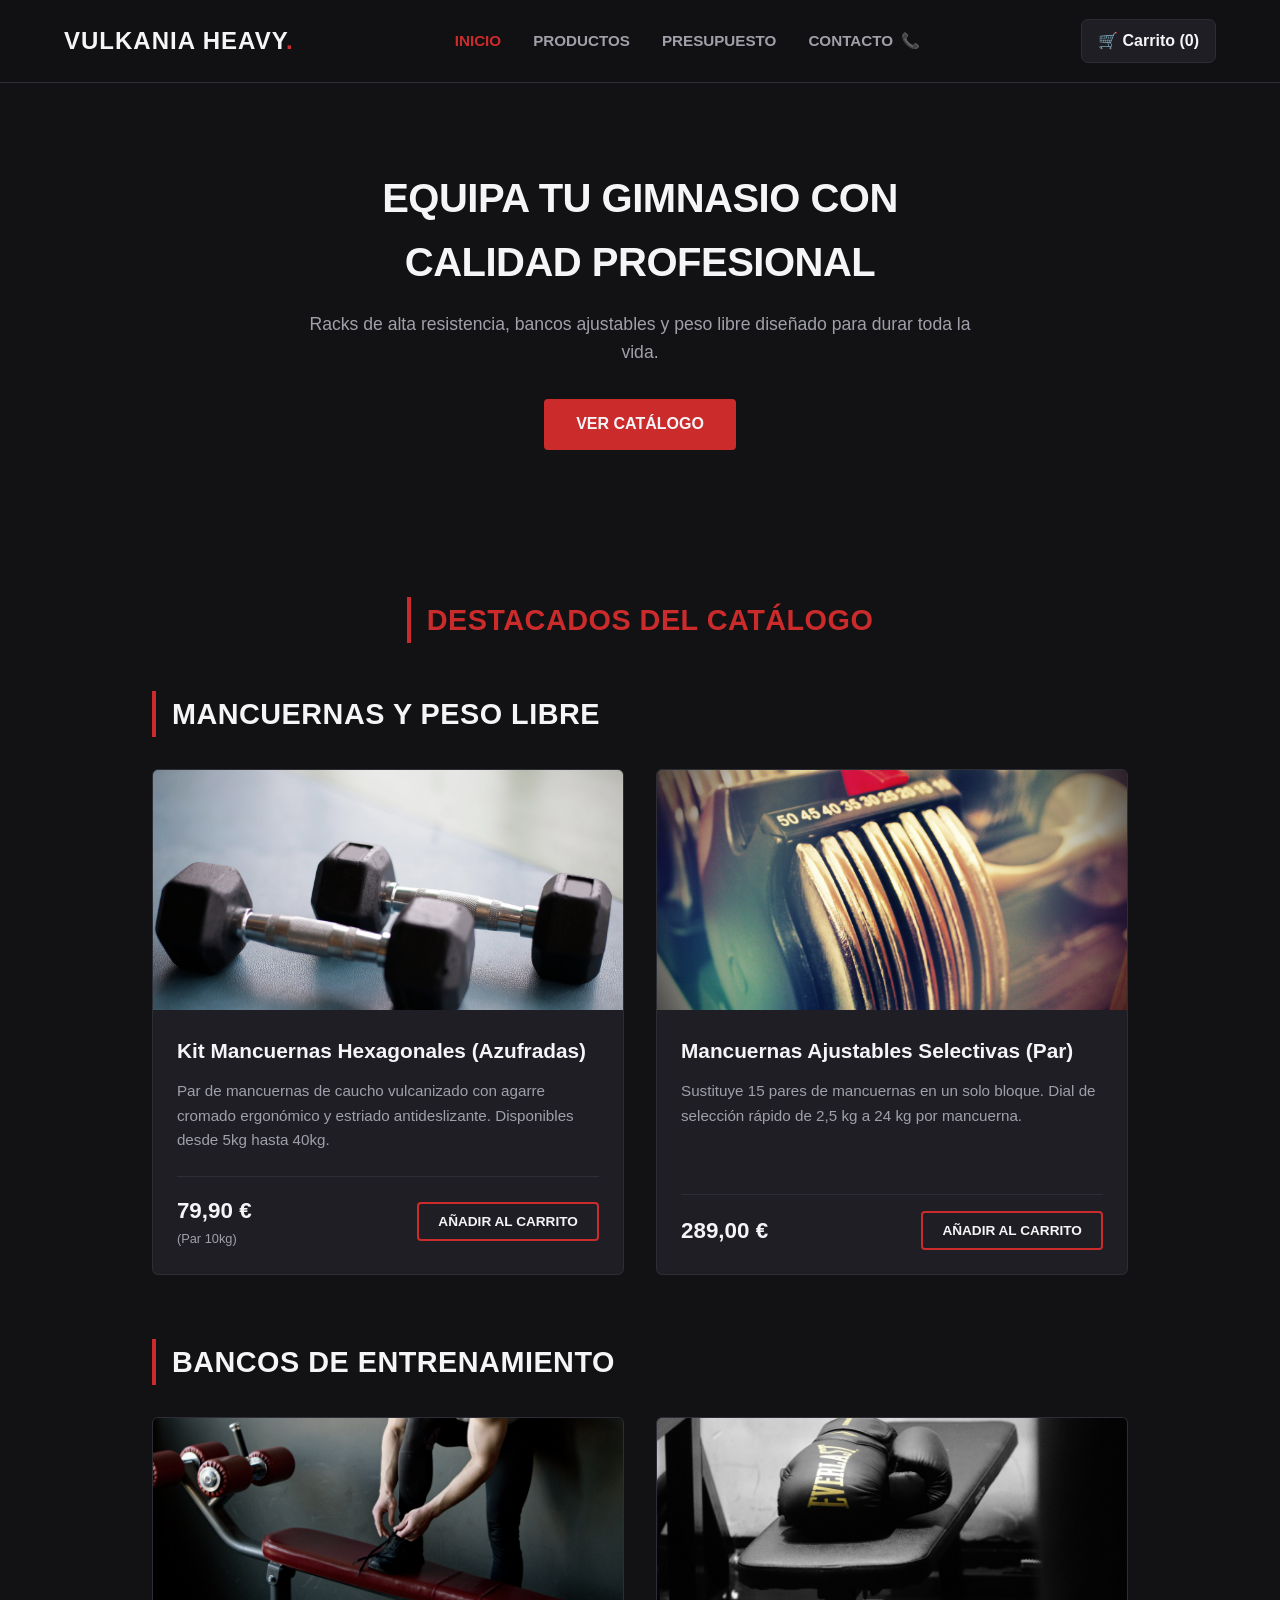
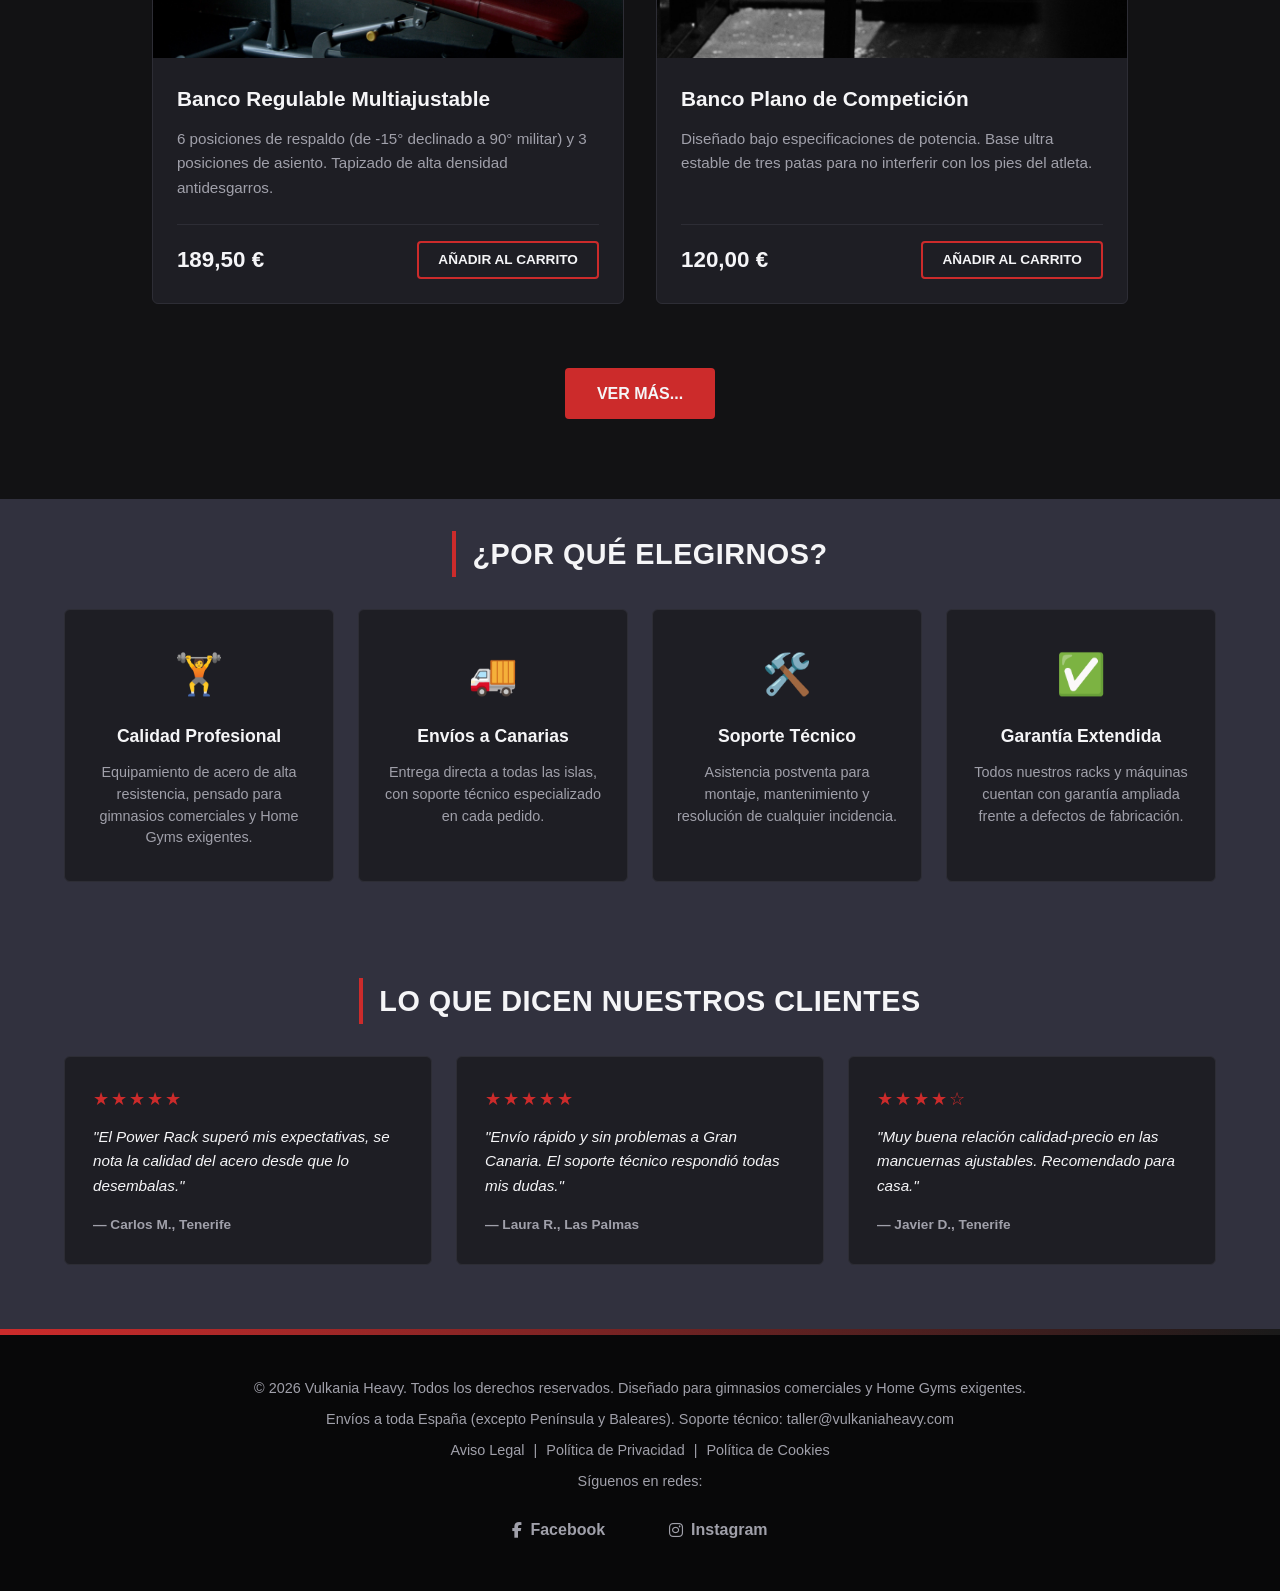
==== index.html @ 532f6271 "Initial commit" ====
<!DOCTYPE html>
<html lang="es">
<head>
    <meta charset="UTF-8">
    <meta name="viewport" content="width=device-width, initial-scale=1.0">
    <meta name="description" content="Vulkania Heavy: Fabricación y distribución de equipamiento de entrenamiento profesional y Home Gyms exigentes en Canarias.">
    <meta name="author" content="Miguel Yoel Gonzalez Martin">
    <meta name="locality" content="Canarias, España">
    <meta name="category" content="Equipamiento deportivo">
    <meta name="keywords" content="Vulkania, entrenamiento, inicio, equipos, musculacion">
    <meta name="robots" content="index, follow">  <!--Página principal indexada y comprobación de enlaces-->    
    <title>Vulkania Heavy - Equipamiento de Entrenamiento Profesional</title>
    <link rel="stylesheet" href="./CSS/styles.css">
    <link rel="stylesheet" href="https://cdnjs.cloudflare.com/ajax/libs/font-awesome/6.5.1/css/all.min.css"> <!--Logos facebook e instagram-->
    <!--Logo Favicon-->
    <link rel="icon" type="image/png" href="./ASSETS/Favicon/favicon-96x96.png" sizes="96x96">
    <link rel="icon" type="image/svg+xml" href="./ASSETS/Favicon/favicon.svg">
    <link rel="shortcut icon" href="./ASSETS/Favicon/favicon.ico">
    <link rel="apple-touch-icon" sizes="180x180" href="./ASSETS/Favicon/apple-touch-icon.png">
    <meta name="apple-mobile-web-app-title" content="VulkaniaHeavy">
    <link rel="manifest" href="./ASSETS/Favicon/site.webmanifest">
</head>

<body>
    <header class="main-header">
        <nav class="navbar">
            <div class="logo">Vulkania Heavy</div>
            <ul class="nav-links">
                <li><a href="index.html" class="active">Inicio</a></li>
                <li><a href="./VIEWS/productos.html">Productos</a></li>
                <li><a href="./VIEWS/presupuesto.html">Presupuesto</a></li>
                <li><a href="./VIEWS/contacto.html">Contacto<span class="emoji-contacto">📞</span></a></li>
            </ul>
            <div class="cart-icon">
                <span>🛒 Carrito (0)</span>
            </div>
        </nav>
    </header>

    <section class="hero-banner">
        <div class="hero-content">
            <h1>Equipa tu Gimnasio con Calidad Profesional</h1>
            <p>Racks de alta resistencia, bancos ajustables y peso libre diseñado para durar toda la vida.</p>
            <a href="./VIEWS/productos.html" class="btn-primary">Ver Catálogo</a>
        </div>
    </section>
    
    <main id="catalogo" class="shop-container">
        <h2 class="section-title">Destacados del Catálogo</h2>
        <section id="mancuernas" class="product-section">
            <h3 class="section-title">Mancuernas y Peso Libre</h3>
            <div class="product-grid">
                <div class="product-card">
                    <img src="./ASSETS/Images/par_mancuernas.jpg" alt="Mancuernas Hexagonales" class="product-img">
                    <div class="product-info">
                        <h4 class="product-title">Kit Mancuernas Hexagonales (Azufradas)</h4>
                        <p class="product-description">Par de mancuernas de caucho vulcanizado con agarre cromado ergonómico y estriado antideslizante. Disponibles desde 5kg hasta 40kg.</p>
                        <div class="product-meta">
                            <span class="product-price">79,90 €<small>(Par 10kg)</small></span>
                            <button class="btn-buy">Añadir al carrito</button>
                        </div>
                    </div>
                </div>
                <div class="product-card">
                    <img src="./ASSETS/Images/mancuernas_ajustables.jpg" alt="Mancuernas Ajustables" class="product-img">
                    <div class="product-info">
                        <h4 class="product-title">Mancuernas Ajustables Selectivas (Par)</h4>
                        <p class="product-description">Sustituye 15 pares de mancuernas en un solo bloque. Dial de selección rápido de 2,5 kg a 24 kg por mancuerna.</p>
                        <div class="product-meta">
                            <span class="product-price">289,00 €</span>
                            <button class="btn-buy">Añadir al carrito</button>
                        </div>
                    </div>
                </div>
            </div>
        </section>
        <section id="bancos" class="product-section">
            <h3 class="section-title">Bancos de Entrenamiento</h3>
            <div class="product-grid">
                <div class="product-card">
                    <img src="./ASSETS/Images/banco_ajustable.jpg" alt="Banco Ajustable" class="product-img">
                    <div class="product-info">
                        <h4 class="product-title">Banco Regulable Multiajustable</h4>
                        <p class="product-description">6 posiciones de respaldo (de -15° declinado a 90° militar) y 3 posiciones de asiento. Tapizado de alta densidad antidesgarros.</p>
                        <div class="product-meta">
                            <span class="product-price">189,50 €</span>
                            <button class="btn-buy">Añadir al carrito</button>
                        </div>
                    </div>
                </div>
                <div class="product-card">
                    <img src="./ASSETS/Images/banco_plano.jpg" alt="Banco Plano" class="product-img">
                    <div class="product-info">
                        <h4 class="product-title">Banco Plano de Competición</h4>
                        <p class="product-description">Diseñado bajo especificaciones de potencia. Base ultra estable de tres patas para no interferir con los pies del atleta.</p>
                        <div class="product-meta">
                            <span class="product-price">120,00 €</span>
                            <button class="btn-buy">Añadir al carrito</button>
                        </div>
                    </div>
                </div>
            </div>
        </section>

        <div class="ver-mas">
            <a href="./VIEWS/productos.html" class="btn-primary">VER MÁS...</a>
        </div>
    </main>
        <!-- ¿POR QUÉ ELEGIRNOS? -->
    <section id="porque-elegirnos" class="why-us-section">
        <div class="section-inner">
            <h2 class="section-title titulo-centrado">¿Por Qué Elegirnos?</h2>
            <div class="why-us-grid">
                <div class="why-us-card">
                    <span class="why-us-icon">🏋️</span>
                    <h3>Calidad Profesional</h3>
                     <p>Equipamiento de acero de alta resistencia, pensado para gimnasios comerciales y Home Gyms exigentes.</p>
                </div>
                <div class="why-us-card">
                     <span class="why-us-icon">🚚</span>
                    <h3>Envíos a Canarias</h3>
                    <p>Entrega directa a todas las islas, con soporte técnico especializado en cada pedido.</p>
                </div>
                <div class="why-us-card">
                    <span class="why-us-icon">🛠️</span>
                    <h3>Soporte Técnico</h3>
                    <p>Asistencia postventa para montaje, mantenimiento y resolución de cualquier incidencia.</p>
                </div>
                <div class="why-us-card">
                    <span class="why-us-icon">✅</span>
                    <h3>Garantía Extendida</h3>
                    <p>Todos nuestros racks y máquinas cuentan con garantía ampliada frente a defectos de fabricación.</p>
                </div>
            </div>
        </div>
    </section>
 
    <!-- RESEÑAS INVENTADAS -->
    <section id="resenas" class="reviews-section">
        <div class="section-inner">
            <h2 class="section-title titulo-centrado">Lo Que Dicen Nuestros Clientes</h2>
            <div class="reviews-grid">
                <div class="review-card">
                    <p class="review-stars">★★★★★</p>
                    <p class="review-text">"El Power Rack superó mis expectativas, se nota la calidad del acero desde que lo desembalas."</p>
                    <p class="review-author">— Carlos M., Tenerife</p>
                </div>
                <div class="review-card">
                    <p class="review-stars">★★★★★</p>
                    <p class="review-text">"Envío rápido y sin problemas a Gran Canaria. El soporte técnico respondió todas mis dudas."</p>
                    <p class="review-author">— Laura R., Las Palmas</p>
                </div>
                <div class="review-card">
                    <p class="review-stars">★★★★☆</p>
                    <p class="review-text">"Muy buena relación calidad-precio en las mancuernas ajustables. Recomendado para casa."</p>
                    <p class="review-author">— Javier D., Tenerife</p>
                </div>
            </div>
        </div>
    </section>

    <footer class="main-footer">
        <div class="footer-content">
            <p>&copy; 2026 Vulkania Heavy. Todos los derechos reservados. Diseñado para gimnasios comerciales y Home Gyms exigentes.</p>
            <p>Envíos a toda España (excepto Península y Baleares). Soporte técnico: taller@vulkaniaheavy.com</p>
            <p class="footer-legal-links">
                <a href="aviso-legal.html">Aviso Legal</a> | 
                <a href="privacidad.html">Política de Privacidad</a> | 
                <a href="cookies.html">Política de Cookies</a>
            </p>         
            <p>Síguenos en redes: </p>
        </div>
        <div class="footer-socials">
            <a href="https://www.facebook.com/" target="_blank" rel="noopener noreferrer" class="social-link">
                <i class="fab fa-facebook-f" aria-hidden="true"></i> <span>Facebook</span>
            </a>
            <a href="https://www.instagram.com/" target="_blank" rel="noopener noreferrer" class="social-link">
                <i class="fab fa-instagram" aria-hidden="true"></i> <span>Instagram</span>
            </a>
        </div>
    </footer>
</body>
</html>
---- CSS/styles.css ----
/* RESETEO DE ESTILOS POR DEFECTO Y CONFIGURACION DE LAS VARIABLES GLOBALES */

*, *::before, *::after {
    margin: 0;
    padding: 0;
    box-sizing: border-box;  /* Reseteo del valor por defecto "content-box" */
}

:root {
    --bg-color: #121214;       /* Fondo oscuro */
    --bg-color-rgb: 18, 18, 20;  /* Mismo fondo oscuro en rb para poder aplicar transparencia en main-header */
    --surface-color: #1e1e24;  /* Fondo de las tarjetas de producto */
    --text-main: #f5f5f7;      /* Texto claro principal */
    --text-muted: #a0a0aa;    /* Texto secundario y descripciones */
    --accent: #cc2b2b;        /* Rojo deportivo y Botones primarios */
    --accent-hover: #9d1f1f;  /* Rojo al pasar el ratón */
    --border-color: #2d2d35;  /* Bordes sutiles */
    --surface-alt: #31313e;   /* Fondo para el apartado ¿por qué elegirnos? y reseñas */
    --bg-footer: #080809;   /* Fondo para el footer */
}

html {
    scroll-behavior: smooth;  /* Movimiento fluido al hacer clic en links */
}

body {
    background-color: var(--bg-color);
    color: var(--text-main);
    font-family: -apple-system, BlinkMacSystemFont, 'Segoe UI', Arial, Roboto, Helvetica, sans-serif;
    line-height: 1.6;
    min-height: 100vh;  /* Como mínimo, abarca toda la altura de la pantalla del usuario */
    display: flex;
    flex-direction: column;
    overflow-x: hidden;
}

/* ESTILOS DE NAVEGACION Y HEADER */

.main-header {
    background-color: rgba(var(--bg-color-rgb), 0.95);  /* 95 % de opacidad */
    border-bottom: 1px solid var(--border-color);
    position: sticky;  /* Fijar encabezado al hacer scroll */
    top: 0;  /* Fijado en la parte superior de la página */
    z-index: 1000; /* Me aseguro que el navegador está superpuesto a cualquier otro contenido de la página */
    backdrop-filter: blur(10px);  /* Desenfoca lo que haya detrás del menú */
}

.navbar {
    max-width: 1200px;
    margin: 0 auto;
    padding: 1.2rem 1.5rem;
    display: flex;
    justify-content: space-between;
    align-items: center;
}

.logo {
    font-size: 1.5rem;
    font-weight: 800;
    text-transform: uppercase;
    letter-spacing: 1px;
    color: var(--text-main);
}

.logo::after {  /* Estilo virtual para el "." después del nombre de la empresa */
    content: ".";
    color: var(--accent);
}

.nav-links {
    display: flex;
    list-style: none;
    gap: 2rem; /* Espacio solo entre los links del navegador */
}

.emoji-contacto {  /* Dar más espacio entre el emoji y "Contacto" */
    margin-left: 8px;
}

.nav-links a {
    color: var(--text-muted);
    text-decoration: none;
    font-size: 0.95rem;
    font-weight: 600;
    text-transform: uppercase;  /* Poner texto en mayúsculas */
    transition: color 0.2s ease;  /* Crea una transición suave del color al poner el ratón encima */ 
    line-height: 1.2;
}

.nav-links a.active {
    color: var(--accent);
    font-weight: bold;
    font-size: 0.95rem;
}

.nav-links a:hover {  /* Cuando el ratón se coloca encima, cambia al color asignado en la variable */
    color: var(--accent);
}

.cart-icon {
    font-weight: 600;
    background-color: var(--surface-color);
    padding: 0.5rem 1rem;
    border-radius: 7px;
    border: 1px solid var(--border-color);
    cursor: pointer;
}

/* BANNER PRINCIPAL (HERO) */

.hero-banner {
    background: linear-gradient(rgba(18, 18, 20, 0.8), rgba(18, 18, 20, 0.9)),
                url('https://images.unsplash.com/photo-1517963879433-6ad2b056d712?q=80&w=1920') no-repeat center center/cover;
    height: 50vh;
    display: flex;
    align-items: center;
    justify-content: center;
    text-align: center;
    padding: 0 1.5rem;  /* Ningún margen arriba ni abajo, y 1.5 rem de margen izquierdo y derecho */
}

.hero-content {
    max-width: 700px;
}

.hero-content h1 {
    font-size: 2.5rem;
    font-weight: 800;
    letter-spacing: -0.5px;
    margin-bottom: 1rem;
    text-transform: uppercase;
}

.hero-content p {
    font-size: 1.1rem;
    color: var(--text-muted);
    margin-bottom: 2rem;
}

.btn-primary {
    display: inline-block;
    background-color: var(--accent);
    color: var(--text-main);
    text-decoration: none;
    padding: 0.8rem 2rem;
    border-radius: 4px;
    font-weight: 700;
    text-transform: uppercase;
    transition: background-color 0.2s ease;
}

.btn-primary:hover {
    background-color: var(--accent-hover);
}

/* CONTENEDOR DE LA TIENDA Y SECCIONES */

.main-title {    /* Cabecera de la página de productos.html */
    font-size: 2rem;
    font-weight: 800;
    text-transform: uppercase;
    text-align: center;
    margin: 0 auto 3rem auto;  /* auto de izquierda y derecha centra el h1 en la pantalla */
    padding-bottom: 0.5rem;  /* Añade un espacio para que el texto no quede pegado a la línea debajo */
    width: fit-content;  /* La caja del título no ocupa todo el ancho de la pantalla (que es lo que hace por defecto un <h1>), sino que se encoja para abarcar únicamente lo que mide el texto  */
    border-bottom: 4px solid var(--accent);  /* Línea continua a modo de subrayado del título */
}

.shop-container {
    max-width: 1200px;  /* Ancho máximo */
    margin: 4rem auto 0;  /* Margen arriba de 4 rem , auto a los lados y 0 abajo */
    padding: 0 1.5rem;
}

.shop-container h2 {
  margin: 0 auto 3rem auto;
  color: var(--accent);
  width: fit-content; /* Ajustamos la caja al tamaño del texto */
}

.product-section {
    margin-bottom: 4rem;
}

.section-title {
    font-size: 1.8rem;
    font-weight: 700;
    text-transform: uppercase;
    margin-bottom: 2rem;
    border-left: 4px solid var(--accent);
    padding-left: 1rem;
    letter-spacing: 0.5px;
}

/* GRID Y TARJETAS DE PRODUCTO */

.product-grid {
    display: grid;
    grid-template-columns: repeat(auto-fit, minmax(320px, 1fr));
    gap: 2rem;
}

.product-card {
    background-color: var(--surface-color);
    border: 1px solid var(--border-color);
    border-radius: 6px;
    overflow: hidden;
    display: flex;
    flex-direction: column;
    transition: transform 0.3s ease, border-color 0.3s ease;
}

.product-card:hover {
    transform: translateY(-4px);
    border-color: var(--text-muted);
}

.product-img {
    width: 100%;
    height: 240px;
    object-fit: cover;
    filter: grayscale(20%);
    transition: filter 0.3s ease;
}

.product-card:hover .product-img {
    filter: grayscale(0%);
}

.product-info {
    padding: 1.5rem;
    display: flex;
    flex-direction: column;
    flex-grow: 1;
}

.product-title {
    font-size: 1.3rem;
    font-weight: 700;
    margin-bottom: 0.75rem;
}

.product-description {
    color: var(--text-muted);
    font-size: 0.95rem;
    margin-bottom: 1.5rem;
    flex-grow: 1;
}

.product-meta {
    display: flex;
    justify-content: space-between;
    align-items: center;
    margin-top: auto;
    padding-top: 1rem;
    border-top: 1px solid var(--border-color);
}

.product-price {
    font-size: 1.4rem;
    font-weight: 800;
    color: var(--text-main);
}

.product-price small {
    font-size: 0.8rem;
    color: var(--text-muted);
    display: block;
    font-weight: 400;
}

.btn-buy {
    background-color: transparent;
    color: var(--text-main);
    border: 2px solid var(--accent);
    padding: 0.6rem 1.2rem;
    font-weight: 700;
    border-radius: 4px;
    cursor: pointer;
    text-transform: uppercase;
    font-size: 0.85rem;
    transition: background-color 0.2s ease, color 0.2s ease;
}

.btn-buy:hover {
    background-color: var(--accent);
    color: var(--text-main);
}

.ver-mas {
    text-align: center;
}

/* POR QUÉ ELEGIRNOS */

.why-us-section {
    margin-top: 5rem;
    background-color: var(--surface-alt);
    padding: 2rem 0;
}

.titulo-centrado {
    display: table; /* Se comporta como una tabla de una sola celda */
    margin-left: auto;  /* Centra por el lado izquierdo */
    margin-right: auto;  /* Centra por el lado derecho */
}

.section-inner {
    max-width: 1200px;
    margin: 0 auto;
    padding: 0 1.5rem;
}
 
.why-us-grid {
    display: grid;
    grid-template-columns: repeat(auto-fit, minmax(220px, 1fr));
    gap: 1.5rem;
}
 
.why-us-card {
    background-color: var(--surface-color);
    border: 1px solid var(--border-color);
    border-radius: 6px;
    padding: 2rem 1.5rem;
    text-align: center;
    transition: transform 0.3s ease, border-color 0.3s ease;
}
 
.why-us-card:hover {
    transform: translateY(-4px);
    border-color: var(--accent);
}
 
.why-us-icon {
    font-size: 2.5rem;
    display: block;
    margin-bottom: 1rem;
}
 
.why-us-card h3 {
    font-size: 1.1rem;
    font-weight: 700;
    margin-bottom: 0.75rem;
    color: var(--text-main);
}
 
.why-us-card p {
    font-size: 0.9rem;
    color: var(--text-muted);
    line-height: 1.5;
}
 
/* RESEÑAS DE CLIENTES */

.reviews-section {
    background-color: var(--surface-alt);
    padding: 4rem 0;
}

   .reviews-grid {
    display: grid;
    grid-template-columns: repeat(auto-fit, minmax(260px, 1fr));
    gap: 1.5rem;
}
 
.review-card {
    background-color: var(--surface-color);
    border: 1px solid var(--border-color);
    border-radius: 6px;
    padding: 1.75rem;
}
 
.review-stars {
    color: var(--accent);
    font-size: 1.1rem;
    margin-bottom: 0.75rem;
    letter-spacing: 2px;
}
 
.review-text {
    color: var(--text-main);
    font-size: 0.95rem;
    line-height: 1.6;
    margin-bottom: 1rem;
    font-style: italic;
}
 
.review-author {
    color: var(--text-muted);
    font-size: 0.85rem;
    font-weight: 600;
}

/* PIE DE PÁGINA (FOOTER) */

.main-footer {
    background-color: var(--bg-footer);
    border-top: none;
    position: relative;
    padding: 3rem 1.5rem;
    text-align: center;
    margin-top: auto; /* Empuja el footer hacia el extremo inferior del body */
}

.main-footer::before {
    content: "";
    position: absolute;
    top: 0;
    left: 0;
    width: 100%;
    height: 6px;
    background: linear-gradient(to right, var(--accent), #1a1a1a);
}

.footer-content {
    max-width: 1200px;
    margin: 0 auto;
}

.footer-content p {
    color: var(--text-muted);
    font-size: 0.9rem;
    margin-bottom: 0.5rem;
}

/* ESTILOS PARA REDES SOCIALES EN EL FOOTER */

.footer-socials {
    margin-top: 1.5rem; /* Separa las redes del texto anterior */
    display: flex;
    justify-content: center;
    gap: 4rem; /* Espacio entre Facebook e Instagram */
}

.social-link {
    color: var(--text-muted); /* Color gris del tema */
    text-decoration: none;    /* Quita el subrayado feo por defecto */
    font-size: 1rem;
    font-weight: 600;
    transition: color 0.2s ease, transform 0.2s ease;
    display: inline-flex;
    align-items: center;
    gap: 0.5rem; /* Espacio entre el emoji y el texto */
}

/* Al pasar el ratón por encima, se vuelven rojos y suben un poquito */
.social-link:hover {
    color: var(--accent);
    transform: translateY(-2px);
}

.footer-legal-links a {
    color: var(--text-muted); /* Un gris más suave que el texto principal */
    text-decoration: none;
    margin: 0 5px;
    transition: color 0.3s;
}

.footer-legal-links a:hover {
    color: var(--text-main);
}

/*ESTILOS DE LA PAGINA DE COOKIES, AVISO LEGAL Y POLITICA DE PRIVACIDAD*/

.legal-container {
    max-width: 800px;
    margin: 40px auto;
    padding: 0 20px;
    line-height: 1.6;
    color: var(--text-main);
}

.legal-intro {
    font-style: italic;
    color: var(--text-muted);
    margin-bottom: 30px;
}

.legal-section {
    margin-bottom: 25px;
}

.legal-section h2 {
    color: var(--accent);
    margin-bottom: 10px;
}

.legal-section h3 {
    margin-top: 15px;
    color: var(--text-main);
}

.legal-section ul {
    padding-left: 20px;
    margin-top: 10px;
}

.legal-section li {
    margin-bottom: 8px;
}

.legal-section a[href^="mailto:"] {
    color: var(--text-muted);
    text-decoration: none;
    transition: color 0.2s ease;
}

.legal-section a[href^="mailto:"]:hover{
    color: var(--accent-hover);
    text-decoration: underline;
}

/* RESPONSIVE MEDIA QUERIES */

@media (max-width: 768px) {
    .navbar {
        flex-direction: column;
        gap: 1rem;
    }
    
    .nav-links {
        flex-wrap: wrap;
        justify-content: center;
        gap: 1rem;
    }

    .hero-content h1 {
        font-size: 2rem;
    }
    
    .product-grid {
        grid-template-columns: 1fr;
    }
}
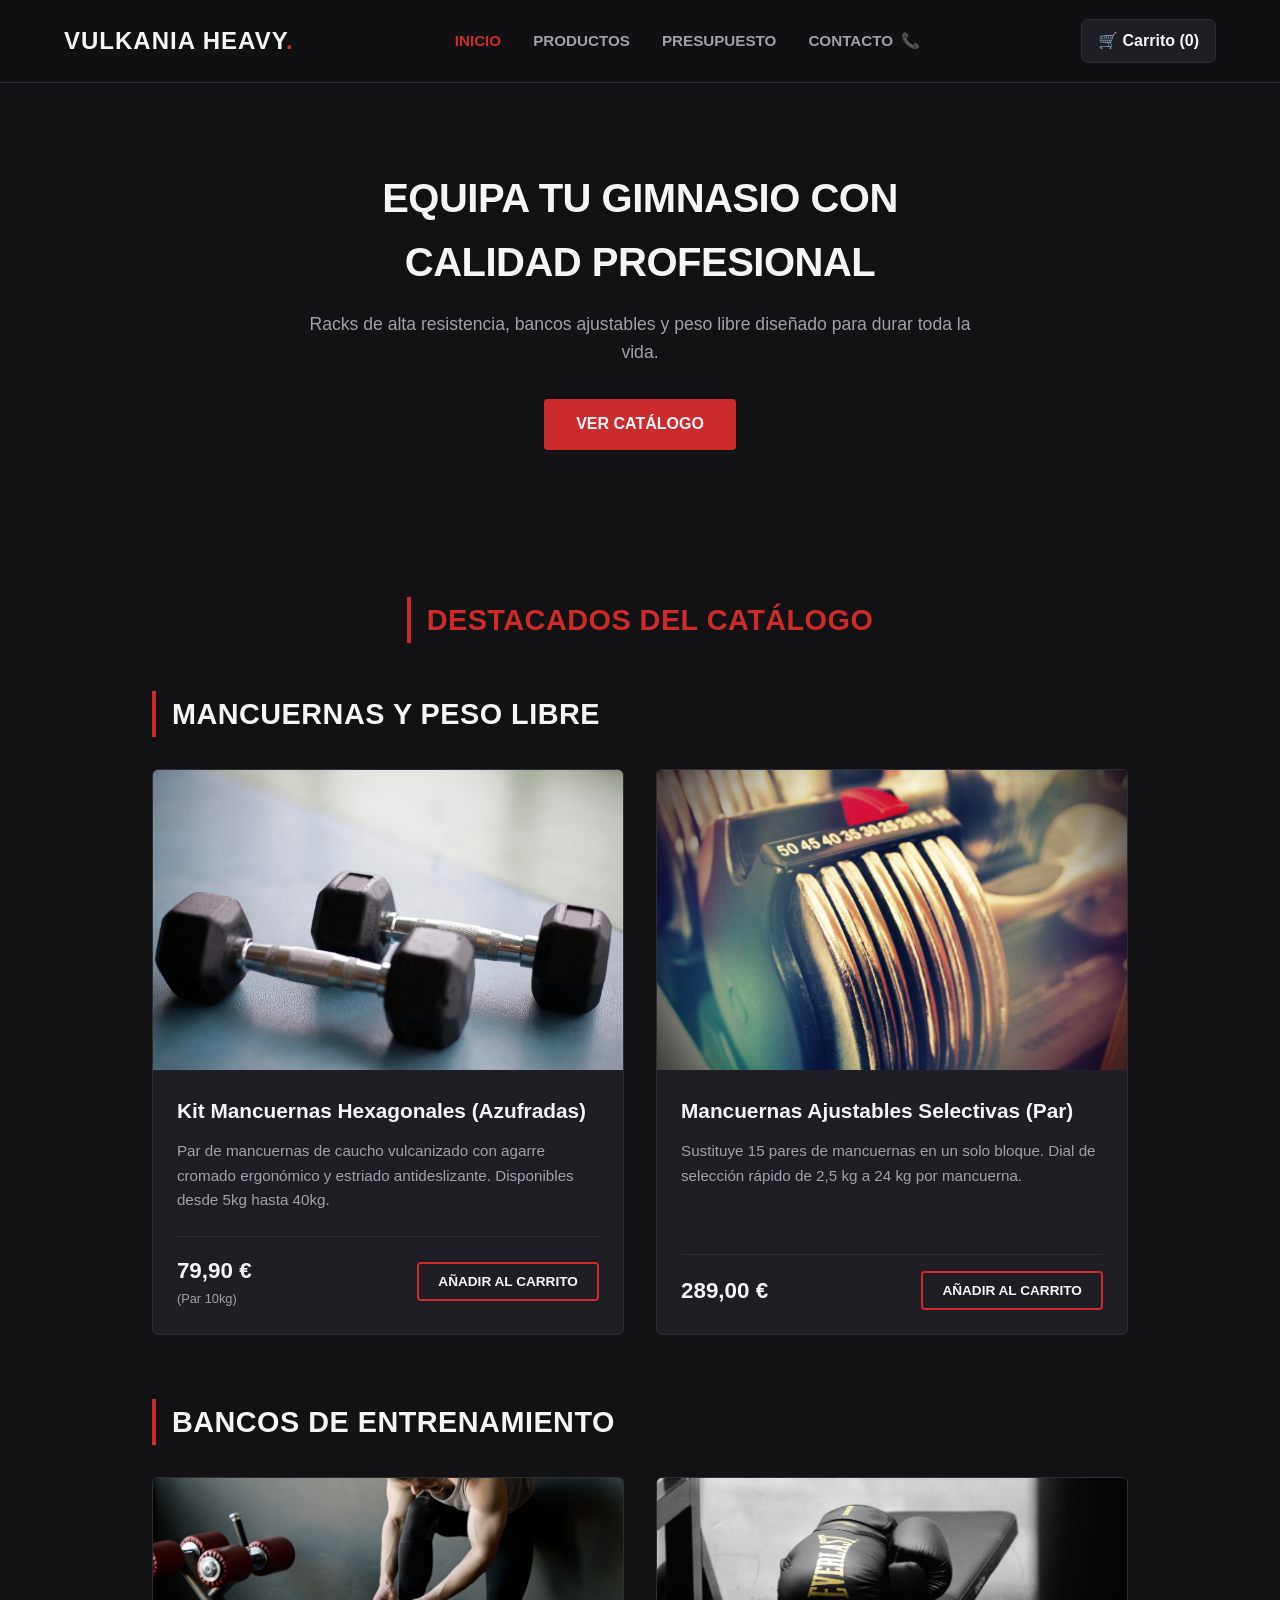
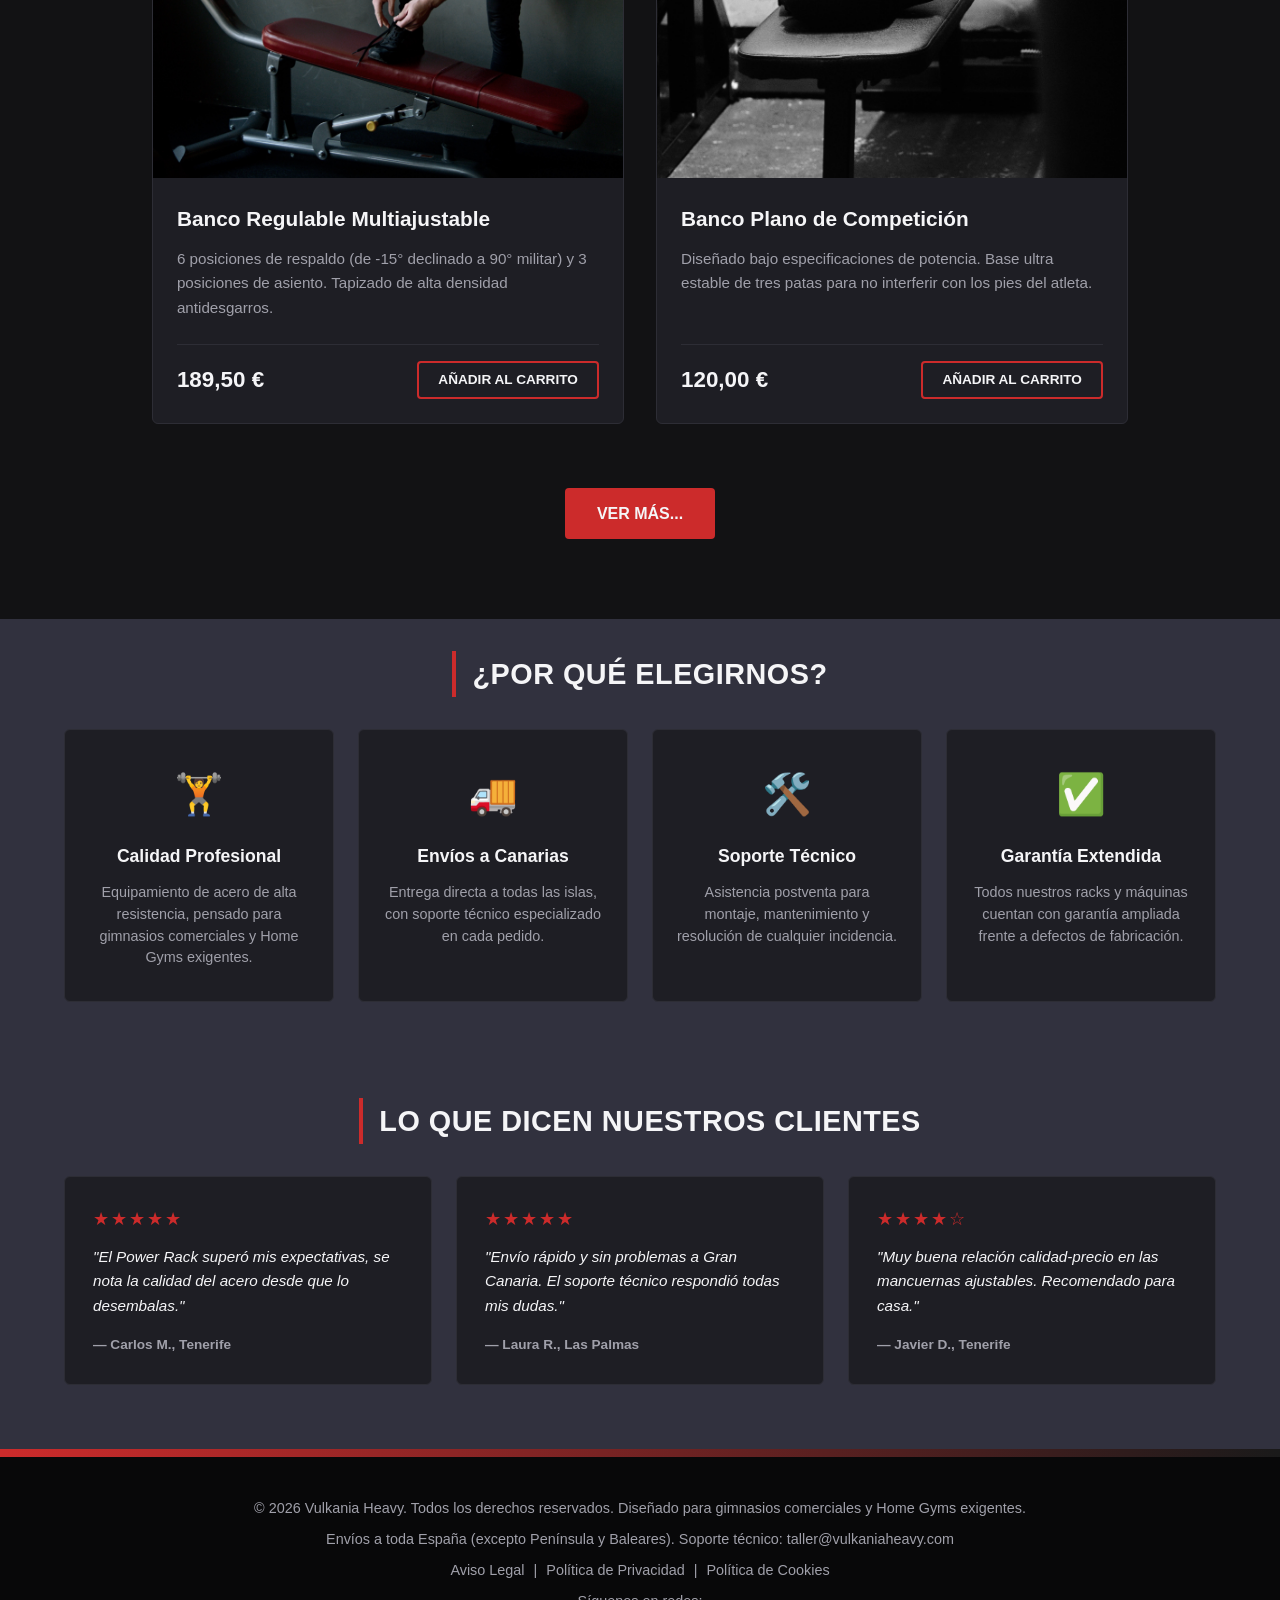
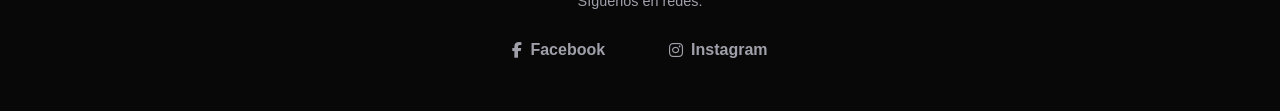
==== commit fe934bd6: "Uncomment '¿POR QUÉ ELEGIRNOS?' section in HTML" ====
--- a/index.html
+++ b/index.html
@@ -106,7 +106,7 @@
             <a href="./VIEWS/productos.html" class="btn-primary">VER MÁS...</a>
         </div>
     </main>
-        <!-- ¿POR QUÉ ELEGIRNOS? -->
+    <!-- ¿POR QUÉ ELEGIRNOS? -->
     <section id="porque-elegirnos" class="why-us-section">
         <div class="section-inner">
             <h2 class="section-title titulo-centrado">¿Por Qué Elegirnos?</h2>
@@ -180,4 +180,4 @@
         </div>
     </footer>
 </body>
-</html>+</html>
--- a/CSS/styles.css
+++ b/CSS/styles.css
@@ -7,16 +7,16 @@
 }
 
 :root {
-    --bg-color: #121214;       /* Fondo oscuro */
-    --bg-color-rgb: 18, 18, 20;  /* Mismo fondo oscuro en rb para poder aplicar transparencia en main-header */
-    --surface-color: #1e1e24;  /* Fondo de las tarjetas de producto */
-    --text-main: #f5f5f7;      /* Texto claro principal */
-    --text-muted: #a0a0aa;    /* Texto secundario y descripciones */
-    --accent: #cc2b2b;        /* Rojo deportivo y Botones primarios */
-    --accent-hover: #9d1f1f;  /* Rojo al pasar el ratón */
-    --border-color: #2d2d35;  /* Bordes sutiles */
-    --surface-alt: #31313e;   /* Fondo para el apartado ¿por qué elegirnos? y reseñas */
-    --bg-footer: #080809;   /* Fondo para el footer */
+    --bg-color: #121214;         /* Fondo oscuro */
+    --bg-color-rgb: 18, 18, 20;  /* Mismo fondo oscuro en rgb para poder aplicar transparencia en main-header */
+    --surface-color: #1e1e24;    /* Fondo de las tarjetas de producto */
+    --text-main: #f5f5f7;        /* Texto claro principal */
+    --text-muted: #a0a0aa;       /* Texto secundario y descripciones */
+    --accent: #cc2b2b;           /* Rojo deportivo y Botones primarios */
+    --accent-hover: #9d1f1f;     /* Rojo al pasar el ratón */
+    --border-color: #2d2d35;     /* Bordes sutiles */
+    --surface-alt: #31313e;      /* Fondo para el apartado ¿por qué elegirnos? y reseñas */
+    --bg-footer: #080809;        /* Fondo para el footer */
 }
 
 html {
@@ -28,10 +28,10 @@
     color: var(--text-main);
     font-family: -apple-system, BlinkMacSystemFont, 'Segoe UI', Arial, Roboto, Helvetica, sans-serif;
     line-height: 1.6;
-    min-height: 100vh;  /* Como mínimo, abarca toda la altura de la pantalla del usuario */
-    display: flex;
-    flex-direction: column;
-    overflow-x: hidden;
+    min-height: 100vh;  /* Como mínimo, mide el 100 % de la altura visible de la pantalla */
+    display: flex;  /* Convierte el body en un contenedor flexible (flexbox) para controlar cómo se distribuyen sus hijos directos */
+    flex-direction: column;  /* Los hijos del body (header, contenido y footer) se organizan uno debajo del otro */
+    overflow-x: hidden;  /* Oculta cualquier contenido que se desborde horizontalmente, evitando la barra lateral no deseada */
 }
 
 /* ESTILOS DE NAVEGACION Y HEADER */
@@ -39,19 +39,19 @@
 .main-header {
     background-color: rgba(var(--bg-color-rgb), 0.95);  /* 95 % de opacidad */
     border-bottom: 1px solid var(--border-color);
-    position: sticky;  /* Fijar encabezado al hacer scroll */
-    top: 0;  /* Fijado en la parte superior de la página */
-    z-index: 1000; /* Me aseguro que el navegador está superpuesto a cualquier otro contenido de la página */
-    backdrop-filter: blur(10px);  /* Desenfoca lo que haya detrás del menú */
+    position: sticky;  /* Fija el encabezado al hacer scroll */
+    top: 0;  /* El encabezado queda fijado en la parte superior de la página */
+    z-index: 1000; /* Asegura que el navegador quede superpuesto a cualquier otro contenido de la página */
+    backdrop-filter: blur(10px);  /* Crea un efecto de "vidrio esmerilado" de 10px al contenido detrás del header */
 }
 
 .navbar {
     max-width: 1200px;
-    margin: 0 auto;
-    padding: 1.2rem 1.5rem;
-    display: flex;
-    justify-content: space-between;
-    align-items: center;
+    margin: 0 auto;  /* Margen vertical "0" y horizontal en "auto" para centrar horizontalmente dentro del contenedor */
+    padding: 1.2rem 1.5rem;  /* Añade relleno interno de 1.2rem arriba y abajo y 1.5rem a los lados */
+    display: flex;  /* Convierte la "navbar" en un flexbox para poder alinear el logo y los enlaces en fila */
+    justify-content: space-between;  /* Distribuye los hijos directos (logo y el resto) dejando el espacio máximo posible entre ellos */
+    align-items: center;  /* Centra verticalmente los hijos dentro de la fila */
 }
 
 .logo {
@@ -62,28 +62,28 @@
     color: var(--text-main);
 }
 
-.logo::after {  /* Estilo virtual para el "." después del nombre de la empresa */
-    content: ".";
+.logo::after {  
+    content: ".";  /* Estilo virtual para el "." después del nombre de la empresa */
     color: var(--accent);
 }
 
 .nav-links {
     display: flex;
     list-style: none;
-    gap: 2rem; /* Espacio solo entre los links del navegador */
-}
-
-.emoji-contacto {  /* Dar más espacio entre el emoji y "Contacto" */
-    margin-left: 8px;
+    gap: 2rem; /* Crea un espacio de 2rem entre cada elemento de la fila sin añadir espacio extra en los bordes exteriores */
+}
+
+.emoji-contacto {  
+    margin-left: 8px;  /* Añade un poco de margen a la izquierda del emoji para separarlo del texto */
 }
 
 .nav-links a {
     color: var(--text-muted);
     text-decoration: none;
     font-size: 0.95rem;
-    font-weight: 600;
-    text-transform: uppercase;  /* Poner texto en mayúsculas */
-    transition: color 0.2s ease;  /* Crea una transición suave del color al poner el ratón encima */ 
+    font-weight: 600;  /* Aplica un grosor semi-negrita */
+    text-transform: uppercase;  /* Pone el texto en mayúsculas */
+    transition: color 0.2s ease;  /* Crea una transición suave (ease) de 0.2s del color al pasar el ratón por encima */ 
     line-height: 1.2;
 }
 
@@ -93,34 +93,34 @@
     font-size: 0.95rem;
 }
 
-.nav-links a:hover {  /* Cuando el ratón se coloca encima, cambia al color asignado en la variable */
+.nav-links a:hover { 
     color: var(--accent);
 }
 
 .cart-icon {
     font-weight: 600;
     background-color: var(--surface-color);
-    padding: 0.5rem 1rem;
-    border-radius: 7px;
+    padding: 0.5rem 1rem;  /* Añade relleno 0.5rem arriba y abajo y 1rem a los lados para darle aspecto de botón */
+    border-radius: 7px;  /* Añade un borde suave */
     border: 1px solid var(--border-color);
-    cursor: pointer;
+    cursor: pointer;  /* Indica interactividad del producto */
 }
 
 /* BANNER PRINCIPAL (HERO) */
 
 .hero-banner {
-    background: linear-gradient(rgba(18, 18, 20, 0.8), rgba(18, 18, 20, 0.9)),
-                url('https://images.unsplash.com/photo-1517963879433-6ad2b056d712?q=80&w=1920') no-repeat center center/cover;
-    height: 50vh;
+    background: linear-gradient(rgba(18, 18, 20, 0.8), rgba(18, 18, 20, 0.9)),  /* Define dos capas de fondo superpuestas, primero de un negro con 80% de opacidad a un negro con 90% de opacidad */
+                url('https://images.unsplash.com/photo-1517963879433-6ad2b056d712?q=80&w=1920') no-repeat center center/cover;  /* Imagen centrada horizontal y verticalmente y recortada para cubrir todo el contenedor sin deformarse */
+    height: 50vh;  /* Fija la altura del banner en el 50% de la altura visible de la ventana */
     display: flex;
-    align-items: center;
-    justify-content: center;
+    align-items: center;  /* Centra verticalmente el banner */
+    justify-content: center;  /* Centra horizontalmente el banner */
     text-align: center;
-    padding: 0 1.5rem;  /* Ningún margen arriba ni abajo, y 1.5 rem de margen izquierdo y derecho */
+    padding: 0 1.5rem;  /* Sin margen arriba ni abajo, y 1.5rem de margen izquierdo y derecho, así el texto no toca los bordes en pantallas extrechas */
 }
 
 .hero-content {
-    max-width: 700px;
+    max-width: 700px;  /* Limita el ancho máximo del bloque de texto a 700px, evitando que las líneas de texto sean demasiado largas y difíciles de leer */
 }
 
 .hero-content h1 {
@@ -138,7 +138,7 @@
 }
 
 .btn-primary {
-    display: inline-block;
+    display: inline-block;  /* Cambia el tipo de caja del elemento a "en línea" pero con dimensiones propias, lo que permite aplicar padding y margin verticales */
     background-color: var(--accent);
     color: var(--text-main);
     text-decoration: none;
@@ -146,7 +146,7 @@
     border-radius: 4px;
     font-weight: 700;
     text-transform: uppercase;
-    transition: background-color 0.2s ease;
+    transition: background-color 0.2s ease;  /* Anima cualquier cambio en el fondo durante 0.2s , para que el cambio de color en hover sea suave */
 }
 
 .btn-primary:hover {
@@ -162,20 +162,20 @@
     text-align: center;
     margin: 0 auto 3rem auto;  /* auto de izquierda y derecha centra el h1 en la pantalla */
     padding-bottom: 0.5rem;  /* Añade un espacio para que el texto no quede pegado a la línea debajo */
-    width: fit-content;  /* La caja del título no ocupa todo el ancho de la pantalla (que es lo que hace por defecto un <h1>), sino que se encoja para abarcar únicamente lo que mide el texto  */
-    border-bottom: 4px solid var(--accent);  /* Línea continua a modo de subrayado del título */
+    width: fit-content;  /* La caja del título no ocupa todo el ancho de la pantalla (que es lo que hace por defecto un <h1>), sino que se encoje para abarcar únicamente lo que mide el texto, de manera que el margen "auto" puede centrar el título */
+    border-bottom: 4px solid var(--accent);  /* Añade una línea continua a modo de subrayado del título */
 }
 
 .shop-container {
     max-width: 1200px;  /* Ancho máximo */
-    margin: 4rem auto 0;  /* Margen arriba de 4 rem , auto a los lados y 0 abajo */
+    margin: 4rem auto 0;  /* Margen arriba de 4rem , auto a los lados y 0 abajo */
     padding: 0 1.5rem;
 }
 
 .shop-container h2 {
   margin: 0 auto 3rem auto;
   color: var(--accent);
-  width: fit-content; /* Ajustamos la caja al tamaño del texto */
+  width: fit-content;
 }
 
 .product-section {
@@ -195,43 +195,43 @@
 /* GRID Y TARJETAS DE PRODUCTO */
 
 .product-grid {
-    display: grid;
-    grid-template-columns: repeat(auto-fit, minmax(320px, 1fr));
-    gap: 2rem;
+    display: grid;  /* Convierte el contenedor en una "rejilla" CSS, permitiendo definir columnas y filas */
+    grid-template-columns: repeat(auto-fit, minmax(320px, 1fr));  /* Define las columnas: "repeat(auto-fit, ..)" crea tantas columnas como quepan en el ancho disponible y "minmax(320px, 1fr)" define el ancho mínimo de cada columna (320px) y máximo una fracción igual (1fr) del espacio restante. El resultado es una rejilla responsive que ajusta automáticmente el número de columnas según el ancho de pantalla del usuario */
+    gap: 2rem;  /* Define un espacio de 2rem entre filas y columnas */
 }
 
 .product-card {
     background-color: var(--surface-color);
     border: 1px solid var(--border-color);
     border-radius: 6px;
-    overflow: hidden;
+    overflow: hidden;  /* Oculta cualquier contenido que se salga de los límites de la tarjeta, hace que la imagen interior respete las esquinas redondeadas en vez de sobresalir en forma de rectángulo */
     display: flex;
-    flex-direction: column;
+    flex-direction: column;  /* Coloca la imagen encima y el texto descriptivo debajo */
     transition: transform 0.3s ease, border-color 0.3s ease;
 }
 
 .product-card:hover {
-    transform: translateY(-4px);
+    transform: translateY(-4px);  /* Desplaza la tarjeta 4px hacia arriba cuando se pasa el ratón por encima */
     border-color: var(--text-muted);
 }
 
 .product-img {
     width: 100%;
-    height: 240px;
-    object-fit: cover;
-    filter: grayscale(20%);
+    height: 300px;
+    object-fit: cover;  /* Recorta la imagen para llenar completamente los 300px sin deformarse */
+    filter: grayscale(20%);  /* Aplica un filtro de escala de grises al 20%, dando a la imagen un aspecto desaturado por defecto */
     transition: filter 0.3s ease;
 }
 
 .product-card:hover .product-img {
-    filter: grayscale(0%);
+    filter: grayscale(0%);  /* Elimina la escala de grises, devolviendo el color original a la foto cuando se pasa el ratón por encima */
 }
 
 .product-info {
     padding: 1.5rem;
     display: flex;
-    flex-direction: column;
-    flex-grow: 1;
+    flex-direction: column;  /* Apila verticalmente sus elementos hijos */
+    flex-grow: 1;  /* Hace que el contenedor crezca para ocupar todo el espacio vertical restante dentro de la tarjeta, ayudando a que todas las tarjetas del grid tengan la misma altura visual */
 }
 
 .product-title {
@@ -244,15 +244,15 @@
     color: var(--text-muted);
     font-size: 0.95rem;
     margin-bottom: 1.5rem;
-    flex-grow: 1;
+    flex-grow: 1;  /* Empuja el bloque de precio/botón (product-meta) hacia el final de la tarjeta */
 }
 
 .product-meta {
     display: flex;
-    justify-content: space-between;
+    justify-content: space-between;  /* Separa el precio (a la izquierda) del botón (a la derecha) con el máximo espacio entre ambos */
     align-items: center;
     margin-top: auto;
-    padding-top: 1rem;
+    padding-top: 1rem;  /* Añade relleno superior de 1rem para separar esta fila de la descripción */
     border-top: 1px solid var(--border-color);
 }
 
@@ -265,12 +265,12 @@
 .product-price small {
     font-size: 0.8rem;
     color: var(--text-muted);
-    display: block;
+    display: block;  /* Cambia el "small" (que por defecto es inline) a "block", forzándolo a ocupar su propia línea debajo del precio */
     font-weight: 400;
 }
 
 .btn-buy {
-    background-color: transparent;
+    background-color: transparent;  /* Fondo transparente para ver la tarjeta detrás */
     color: var(--text-main);
     border: 2px solid var(--accent);
     padding: 0.6rem 1.2rem;
@@ -279,12 +279,11 @@
     cursor: pointer;
     text-transform: uppercase;
     font-size: 0.85rem;
-    transition: background-color 0.2s ease, color 0.2s ease;
+    transition: background-color 0.2s ease;  /* Anima los cambios en el fondo durante 0.2s para que el efecto "hover" sea mas suave */
 }
 
 .btn-buy:hover {
     background-color: var(--accent);
-    color: var(--text-main);
 }
 
 .ver-mas {
@@ -300,7 +299,7 @@
 }
 
 .titulo-centrado {
-    display: table; /* Se comporta como una tabla de una sola celda */
+    display: table; /* Se comporta como una tabla de una sola celda y se ajusta al ancho de su contenido */
     margin-left: auto;  /* Centra por el lado izquierdo */
     margin-right: auto;  /* Centra por el lado derecho */
 }
@@ -313,7 +312,7 @@
  
 .why-us-grid {
     display: grid;
-    grid-template-columns: repeat(auto-fit, minmax(220px, 1fr));
+    grid-template-columns: repeat(auto-fit, minmax(220px, 1fr));  /* Repite las columnas automáticamente según quepan, aufo-fit ajusta las columnas al ancho de la pantalla y minmax ajusta el mínimo de cada columna a 220px y si sobra espacio en la pantalla permite que crezcan de forma flexible (1fr) para rellenar todo el hueco */
     gap: 1.5rem;
 }
  
@@ -327,7 +326,7 @@
 }
  
 .why-us-card:hover {
-    transform: translateY(-4px);
+    transform: translateY(-4px);  /* Al pasar el ratón por encima de una tarjeta sube 4px para destacarla */
     border-color: var(--accent);
 }
  
@@ -394,22 +393,14 @@
 /* PIE DE PÁGINA (FOOTER) */
 
 .main-footer {
+    background-image: linear-gradient(to right, var(--accent), #1a1a1a);  /* Crea una línea degradada moderna para separar el footer del body */
     background-color: var(--bg-footer);
-    border-top: none;
-    position: relative;
+    background-size: 100% 8px;  /* Hace que el ancho total del degradado ocupe el 100% y solo 8px de alto */
+    background-position: top;  /* Pega el degradado arriba del footer */
+    background-repeat: no-repeat;  /* Hace que el degradado no se repita hacia abajo */
     padding: 3rem 1.5rem;
     text-align: center;
-    margin-top: auto; /* Empuja el footer hacia el extremo inferior del body */
-}
-
-.main-footer::before {
-    content: "";
-    position: absolute;
-    top: 0;
-    left: 0;
-    width: 100%;
-    height: 6px;
-    background: linear-gradient(to right, var(--accent), #1a1a1a);
+    margin-top: auto;  /* Como el body es un "flexbox" este margen empuja el footer hasta el final de la pantalla si el contenido de la página es más corto que la ventana */
 }
 
 .footer-content {
@@ -433,24 +424,23 @@
 }
 
 .social-link {
-    color: var(--text-muted); /* Color gris del tema */
-    text-decoration: none;    /* Quita el subrayado feo por defecto */
+    color: var(--text-muted);
+    text-decoration: none;  /* Quita el subrayado por defecto */
     font-size: 1rem;
     font-weight: 600;
     transition: color 0.2s ease, transform 0.2s ease;
-    display: inline-flex;
+    display: inline-flex;  /* Convierte el enlace en un contenedor flex "en línea", permitiendo alinear el emoji y el texto en la misma fila usando "gap", sin que el enlace se comporte como un bloque completo  */
     align-items: center;
-    gap: 0.5rem; /* Espacio entre el emoji y el texto */
-}
-
-/* Al pasar el ratón por encima, se vuelven rojos y suben un poquito */
+    gap: 0.5rem;  /* Da espacio entre el emoji y el texto */
+}
+
 .social-link:hover {
     color: var(--accent);
-    transform: translateY(-2px);
+    transform: translateY(-2px);  /* Al pasar el ratón por encima, cambian de color y suben 2px */
 }
 
 .footer-legal-links a {
-    color: var(--text-muted); /* Un gris más suave que el texto principal */
+    color: var(--text-muted);
     text-decoration: none;
     margin: 0 5px;
     transition: color 0.3s;
@@ -516,19 +506,29 @@
     .navbar {
         flex-direction: column;
         gap: 1rem;
+        align-items: center;
+        padding: 1rem 0.75rem;  /* Evita físicamente que el texto choque contra los bordes de la pantalla o de la propia barra */
+        gap: 0.75rem;
     }
     
     .nav-links {
-        flex-wrap: wrap;
+        flex-wrap: wrap;  /* Si los enlaces no caben en los 375 px del iPhone 13 mini, bajarán de línea limpiamente en lugar de desbordarse o apretarse */
         justify-content: center;
-        gap: 1rem;
+        gap: 0.5rem 0.75rem;    /* Espaciado horizontal y vertical controlado */
+        width: 100%;
     }
 
+    .nav-links a {
+        font-size: 0.9rem;      /* Ajuste fino para pantallas estrechas */
+        white-space: nowrap;    /* Evita que una palabra individual se parta en dos */
+    }
+
     .hero-content h1 {
-        font-size: 2rem;
+        font-size: 1.75rem;  /* Un poco más ajuste para evitar colisiones con el header */
+        margin-top: 1rem;  /* Separa el título principal de la navbar cuando se vuelve vertical */
     }
     
     .product-grid {
         grid-template-columns: 1fr;
     }
-}+}
